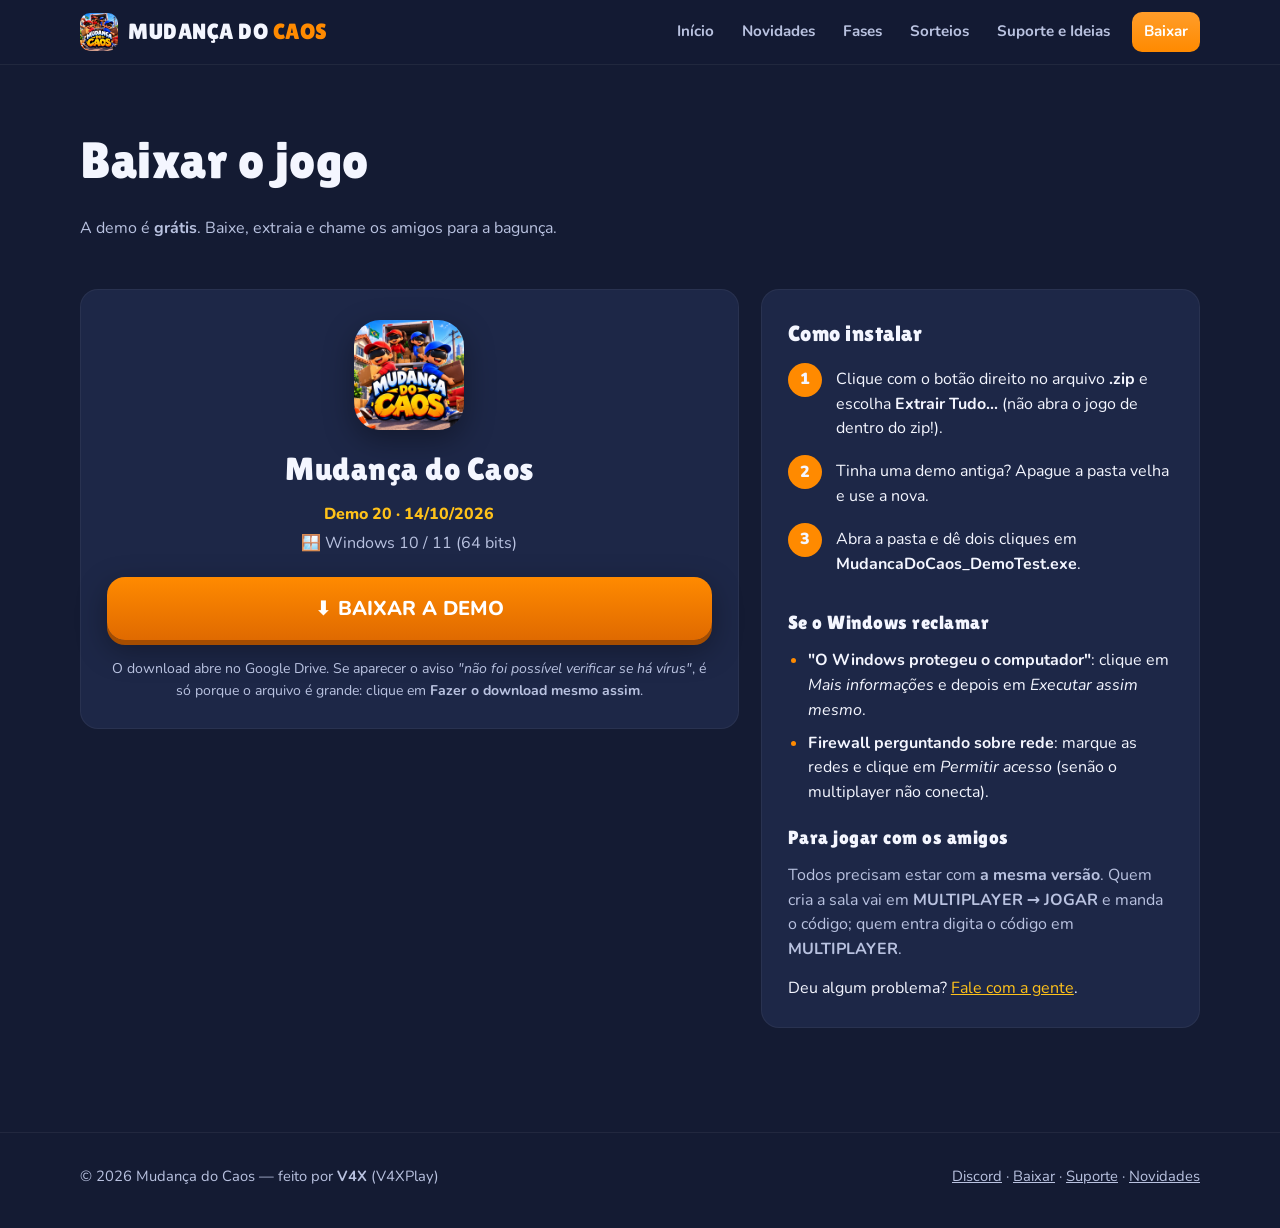
==== baixar.html @ 401c9483 "Novidades: Demo 20" ====
<!doctype html>
<html lang="pt-BR">
<head>
<meta charset="utf-8">
<meta name="viewport" content="width=device-width, initial-scale=1">
<title>Baixar a demo — Mudança do Caos</title>
<meta name="description" content="Baixe grátis a demo do Mudança do Caos para Windows.">
<meta property="og:title" content="Baixar a demo — Mudança do Caos">
<meta property="og:description" content="Baixe grátis a demo do Mudança do Caos para Windows.">
<meta property="og:image" content="img/capa.png">
<link rel="icon" href="img/icone.png">
<link rel="preconnect" href="https://fonts.googleapis.com">
<link rel="preconnect" href="https://fonts.gstatic.com" crossorigin>
<link href="https://fonts.googleapis.com/css2?family=Lilita+One&family=Nunito:wght@400;700;800;900&display=swap" rel="stylesheet">
<link rel="stylesheet" href="estilo.css?v=1791753542">
</head>
<body data-pagina="baixar">
<header id="topo"></header>
<main>

<section class="titulo-de-pagina"><div class="miolo">
  <h1>Baixar o jogo</h1>
  <p>A demo é <b>grátis</b>. Baixe, extraia e chame os amigos para a bagunça.</p>
</div></section>
<section class="secao" style="padding-top:24px"><div class="miolo duas-colunas">
  <div class="cartao baixar-cartao">
    <img class="baixar-icone" src="img/icone.png" alt="">
    <h2>Mudança do Caos</h2>
    <p class="baixar-versao" data-versao></p>
    <p class="baixar-detalhes"><span>🪟 Windows 10 / 11 (64 bits)</span></p>
    <a class="botao grande baixar-botao" data-baixar href="#">⬇ BAIXAR A DEMO</a>
    <p class="dica-baixar">O download abre no Google Drive. Se aparecer o aviso <i>"não foi possível verificar se há vírus"</i>, é só porque o arquivo é grande: clique em <b>Fazer o download mesmo assim</b>.</p>
  </div>
  <div class="cartao">
    <h3 style="font-size:1.4rem;margin-bottom:12px">Como instalar</h3>
    <ol class="passos">
      <li>Clique com o botão direito no arquivo <b>.zip</b> e escolha <b>Extrair Tudo...</b> (não abra o jogo de dentro do zip!).</li>
      <li>Tinha uma demo antiga? Apague a pasta velha e use a nova.</li>
      <li>Abra a pasta e dê dois cliques em <b>MudancaDoCaos_DemoTest.exe</b>.</li>
    </ol>
    <h3 style="font-size:1.2rem;margin:18px 0 10px">Se o Windows reclamar</h3>
    <ul class="lista-simples">
      <li><b>"O Windows protegeu o computador"</b>: clique em <i>Mais informações</i> e depois em <i>Executar assim mesmo</i>.</li>
      <li><b>Firewall perguntando sobre rede</b>: marque as redes e clique em <i>Permitir acesso</i> (senão o multiplayer não conecta).</li>
    </ul>
    <h3 style="font-size:1.2rem;margin:18px 0 10px">Para jogar com os amigos</h3>
    <p style="margin:0;color:var(--texto-suave)">Todos precisam estar com <b>a mesma versão</b>. Quem cria a sala vai em <b>MULTIPLAYER → JOGAR</b> e manda o código; quem entra digita o código em <b>MULTIPLAYER</b>.</p>
    <p style="margin:14px 0 0">Deu algum problema? <a href="suporte.html">Fale com a gente</a>.</p>
  </div>
</div></section>

</main>
<footer id="rodape"></footer>
<script src="dados/site.js?v=1792028050"></script>
<script src="dados/novidades.js?v=1792028050"></script>
<script src="site.js?v=1791831601"></script>
</body>
</html>
---- estilo.css ----
/* MUDANÇA DO CAOS — o site do jogo (cores do jogo: laranja do caminhão, amarelo, azul-noite) */
:root {
  --laranja: #ff8a00;
  --laranja-escuro: #e06a00;
  --amarelo: #ffc21a;
  --noite: #141b33;
  --noite-2: #1d2747;
  --noite-3: #26335c;
  --texto: #f4f6ff;
  --texto-suave: #b9c2e0;
  --verde: #3ddc84;
  --vermelho: #ff5470;
  --raio: 18px;
  --sombra: 0 10px 30px rgba(0, 0, 0, 0.35);
}

* { box-sizing: border-box; }
html { scroll-behavior: smooth; }
body {
  margin: 0;
  font-family: "Nunito", system-ui, sans-serif;
  background: var(--noite);
  color: var(--texto);
  line-height: 1.55;
  -webkit-font-smoothing: antialiased;
}
img { max-width: 100%; display: block; }
a { color: var(--amarelo); }
h1, h2, h3, .marca { font-family: "Lilita One", "Nunito", sans-serif; font-weight: 400; letter-spacing: 0.5px; margin: 0; }

.miolo { width: min(1120px, 100% - 32px); margin-inline: auto; }

/* ---------- o topo (menu) ---------- */
.topo {
  position: sticky; top: 0; z-index: 50;
  background: rgba(20, 27, 51, 0.92);
  backdrop-filter: blur(10px);
  border-bottom: 1px solid rgba(255, 255, 255, 0.06);
}
.topo .miolo { display: flex; align-items: center; gap: 16px; min-height: 64px; }
.marca { display: flex; align-items: center; gap: 10px; color: var(--texto); text-decoration: none; font-size: 1.35rem; white-space: nowrap; }
.marca img { width: 38px; height: 38px; border-radius: 10px; }
.marca span b { color: var(--laranja); font-weight: 400; }
.menu { display: flex; gap: 4px; margin-left: auto; align-items: center; }
.menu a { color: var(--texto-suave); text-decoration: none; padding: 8px 12px; border-radius: 10px; font-weight: 700; font-size: 0.95rem; }
.menu a:hover, .menu a.aqui { color: var(--texto); background: var(--noite-3); }
.menu .botao { margin-left: 6px; }
.abrir-menu { display: none; margin-left: auto; background: none; border: 0; color: var(--texto); font-size: 1.7rem; cursor: pointer; padding: 6px 10px; }

/* ---------- botões ---------- */
.botao {
  display: inline-flex; align-items: center; gap: 10px; justify-content: center;
  background: linear-gradient(180deg, var(--laranja), var(--laranja-escuro));
  color: #fff !important; text-decoration: none; font-weight: 800;
  padding: 12px 22px; border-radius: 14px; border: 0; cursor: pointer; font-size: 1rem;
  box-shadow: 0 5px 0 #a54d00, var(--sombra);
  transition: transform 0.1s, box-shadow 0.1s;
}
.botao:hover { transform: translateY(-2px); }
.botao:active { transform: translateY(3px); box-shadow: 0 2px 0 #a54d00; }
.botao.grande { font-size: 1.25rem; padding: 16px 30px; border-radius: 18px; }
.botao.roxo { background: linear-gradient(180deg, #6b7cff, #4b55d6); box-shadow: 0 5px 0 #2f37a0, var(--sombra); }
.botao.fantasma { background: var(--noite-3); box-shadow: 0 5px 0 #121933; }

/* ---------- a capa (início) ---------- */
.capa {
  position: relative; overflow: hidden;
  min-height: min(88vh, 820px);
  background-position: center top;
  display: grid; align-items: end;
  background: url("img/capa.png") center / cover no-repeat;
}
.capa::after { content: ""; position: absolute; inset: 0; background: linear-gradient(180deg, rgba(20,27,51,0) 0%, rgba(20,27,51,0) 45%, rgba(20,27,51,0.75) 72%, var(--noite) 100%); }
.capa .miolo { position: relative; z-index: 1; padding: 120px 0 56px; }
.capa h1 { position: absolute; width: 1px; height: 1px; overflow: hidden; clip: rect(0 0 0 0); } /* (o logo já está na arte da capa) */
.capa h1 b { color: var(--laranja); font-weight: 400; display: block; }
.capa p.chamada { font-size: clamp(1.05rem, 2.4vw, 1.35rem); max-width: 620px; margin: 16px 0 26px; color: #e9edff; text-shadow: 0 2px 8px rgba(0,0,0,0.6); }
.capa .acoes { display: flex; gap: 14px; flex-wrap: wrap; }
.selo { display: inline-block; background: var(--amarelo); color: #2a1a00; font-weight: 900; padding: 4px 12px; border-radius: 999px; font-size: 0.85rem; margin-bottom: 14px; }
.versao-da-demo { margin-top: 14px; color: var(--texto-suave); font-size: 0.92rem; }

/* ---------- seções ---------- */
.secao { padding: 64px 0; }
.secao h2 { font-size: clamp(1.8rem, 4vw, 2.5rem); margin-bottom: 8px; }
.secao .sub { color: var(--texto-suave); margin: 0 0 28px; max-width: 680px; }
.titulo-de-pagina { padding: 56px 0 8px; }
.titulo-de-pagina h1 { font-size: clamp(2.2rem, 5vw, 3.2rem); }
.titulo-de-pagina p { color: var(--texto-suave); max-width: 700px; }

/* os 3 motivos */
.motivos { display: grid; grid-template-columns: repeat(3, 1fr); gap: 18px; }
.motivo { background: var(--noite-2); border-radius: var(--raio); padding: 24px; border: 1px solid rgba(255,255,255,0.05); }
.motivo .emoji { font-size: 2.2rem; }
.motivo h3 { font-size: 1.35rem; margin: 8px 0 6px; }
.motivo p { margin: 0; color: var(--texto-suave); }

/* ---------- as fases (galeria) ---------- */
.fases { display: grid; grid-template-columns: repeat(auto-fill, minmax(260px, 1fr)); gap: 18px; }
.fase { background: var(--noite-2); border-radius: var(--raio); overflow: hidden; border: 1px solid rgba(255,255,255,0.05); cursor: zoom-in; transition: transform 0.15s; text-align: left; color: inherit; font: inherit; padding: 0; }
.fase:hover { transform: translateY(-4px); }
.fase img { aspect-ratio: 16 / 9; object-fit: cover; width: 100%; }
.fase .texto { padding: 14px 16px 18px; }
.fase h3 { font-size: 1.2rem; }
.fase .tipo { display: inline-block; font-size: 0.75rem; font-weight: 800; padding: 2px 9px; border-radius: 999px; background: var(--noite-3); color: var(--amarelo); margin-bottom: 6px; }
.fase .tipo.pvp { color: #fff; background: #c22d4a; }
.fase .tipo.desafio { color: #2a1a00; background: var(--amarelo); }
.fase p { margin: 6px 0 0; color: var(--texto-suave); font-size: 0.95rem; }

/* a foto grande (clicou na fase) */
.foto-grande { position: fixed; inset: 0; z-index: 100; background: rgba(5, 8, 20, 0.92); display: none; place-items: center; padding: 20px; }
.foto-grande.aberta { display: grid; }
.foto-grande figure { margin: 0; max-width: 1100px; width: 100%; }
.foto-grande img { width: 100%; border-radius: var(--raio); }
.foto-grande figcaption { margin-top: 14px; }
.foto-grande figcaption h3 { font-size: 1.5rem; }
.foto-grande figcaption p { color: var(--texto-suave); margin: 6px 0 0; }
.foto-grande .fechar { position: absolute; top: 14px; right: 18px; background: none; border: 0; color: #fff; font-size: 2.2rem; cursor: pointer; }

/* ---------- novidades (o blog) ---------- */
.posts { display: grid; gap: 22px; }
.post { background: var(--noite-2); border-radius: var(--raio); padding: 26px; border: 1px solid rgba(255,255,255,0.05); }
.post .data { color: var(--texto-suave); font-size: 0.9rem; font-weight: 700; }
.post h2, .post h3 { font-size: 1.7rem; margin: 4px 0 12px; }
.post ul { margin: 0; padding-left: 20px; }
.post li { margin: 6px 0; }
.post li::marker { color: var(--laranja); }
.post .fotos-do-post { display: grid; grid-template-columns: repeat(auto-fill, minmax(180px, 1fr)); gap: 10px; margin-top: 16px; }
.post .fotos-do-post img { border-radius: 12px; aspect-ratio: 16 / 9; object-fit: cover; }
.post.ultima { border: 2px solid var(--laranja); }
.post .acoes { margin-top: 18px; }
.mais-posts { text-align: center; margin-top: 24px; }

/* ---------- cartões gerais (sorteios, suporte) ---------- */
.cartao { background: var(--noite-2); border-radius: var(--raio); padding: 26px; border: 1px solid rgba(255,255,255,0.05); }
.duas-colunas { display: grid; grid-template-columns: 1.2fr 0.8fr; gap: 22px; align-items: start; }
.passos { counter-reset: passo; list-style: none; padding: 0; margin: 0; }
.passos li { counter-increment: passo; position: relative; padding: 4px 0 14px 48px; }
.passos li::before { content: counter(passo); position: absolute; left: 0; top: 0; width: 34px; height: 34px; border-radius: 50%; background: var(--laranja); display: grid; place-items: center; font-weight: 900; }
.aviso { background: rgba(255, 194, 26, 0.1); border: 1px solid rgba(255, 194, 26, 0.35); border-radius: 14px; padding: 14px 16px; color: #ffe7a3; }

/* o formulário */
.formulario label { display: block; font-weight: 800; margin: 14px 0 6px; }
.formulario input, .formulario select, .formulario textarea {
  width: 100%; background: var(--noite); color: var(--texto); border: 2px solid var(--noite-3);
  border-radius: 12px; padding: 12px 14px; font: inherit;
}
.formulario textarea { min-height: 150px; resize: vertical; }
.formulario input:focus, .formulario select:focus, .formulario textarea:focus { outline: none; border-color: var(--laranja); }
.formulario .linha { display: grid; grid-template-columns: 1fr 1fr; gap: 14px; }
.formulario .enviar { margin-top: 20px; width: 100%; }
.formulario .dica { color: var(--texto-suave); font-size: 0.88rem; margin-top: 4px; }
.resposta { margin-top: 14px; padding: 12px 14px; border-radius: 12px; display: none; font-weight: 700; }
.resposta.ok { display: block; background: rgba(61, 220, 132, 0.12); color: var(--verde); }
.resposta.erro { display: block; background: rgba(255, 84, 112, 0.12); color: var(--vermelho); }

/* ---------- rodapé ---------- */
.rodape { border-top: 1px solid rgba(255,255,255,0.06); padding: 32px 0 40px; margin-top: 40px; color: var(--texto-suave); font-size: 0.92rem; }
.rodape .miolo { display: flex; flex-wrap: wrap; gap: 14px 28px; align-items: center; justify-content: space-between; }
.rodape a { color: var(--texto-suave); }

/* ---------- celular ---------- */
@media (max-width: 860px) {
  .abrir-menu { display: block; }
  .menu {
    position: absolute; top: 64px; left: 0; right: 0; display: none; flex-direction: column; align-items: stretch;
    background: var(--noite); padding: 10px 16px 16px; border-bottom: 1px solid rgba(255,255,255,0.08);
  }
  .menu.aberto { display: flex; }
  .menu .botao { margin: 8px 0 0; }
  .motivos, .duas-colunas, .formulario .linha { grid-template-columns: 1fr; }
  .capa .miolo { padding: 90px 0 40px; }
}

/* ---------- a aba BAIXAR (o único botão de baixar do site) ---------- */
.menu a.aba-baixar { color: #fff; background: linear-gradient(180deg, var(--laranja), var(--laranja-escuro)); margin-left: 6px; }
.menu a.aba-baixar:hover, .menu a.aba-baixar.aqui { background: linear-gradient(180deg, #ff9d2a, var(--laranja)); }
.baixar-cartao { text-align: center; }
.baixar-icone { width: 110px; height: 110px; border-radius: 26px; margin: 4px auto 14px; box-shadow: var(--sombra); }
.baixar-cartao h2 { font-size: 2rem; }
.baixar-versao { color: var(--amarelo); font-weight: 800; margin: 6px 0 4px; }
.baixar-detalhes { display: flex; gap: 14px; justify-content: center; flex-wrap: wrap; color: var(--texto-suave); margin: 0 0 22px; }
.baixar-botao { width: 100%; font-size: 1.4rem; padding: 20px; }
.dica-baixar { color: var(--texto-suave); font-size: 0.88rem; margin: 18px 0 0; }
.lista-simples { margin: 0; padding-left: 20px; }
.lista-simples li { margin: 8px 0; }
.lista-simples li::marker { color: var(--laranja); }
@media (max-width: 860px) { .menu a.aba-baixar { margin: 8px 0 0; text-align: center; } }

/* ---------- a ROLETA do sorteio ---------- */
.roleta-area { display: grid; grid-template-columns: 1.1fr 0.9fr; gap: 28px; align-items: center; }
.roleta-caixa { position: relative; width: min(560px, 100%); margin-inline: auto; aspect-ratio: 1; }
.roleta-caixa canvas { width: 100%; height: 100%; border-radius: 50%; box-shadow: 0 0 0 10px #ffc21a, 0 0 0 16px #a54d00, var(--sombra); }
.roleta-seta { position: absolute; top: -18px; left: 50%; transform: translateX(-50%); width: 0; height: 0; z-index: 2;
  border-left: 22px solid transparent; border-right: 22px solid transparent; border-top: 44px solid #fff; filter: drop-shadow(0 4px 4px rgba(0,0,0,0.5)); }
@media (max-width: 860px) { .roleta-area { grid-template-columns: 1fr; } }

/* o BILHETE de quem ganhou o sorteio */
.bilhete { display: flex; align-items: center; gap: 12px; flex-wrap: wrap; margin: 14px 0; padding: 14px 16px; border-radius: 14px;
  background: var(--noite); border: 2px dashed var(--amarelo); color: var(--texto); }
.bilhete span { font-size: 0.8rem; font-weight: 900; color: var(--texto-suave); letter-spacing: 1px; }
.bilhete b { font-family: "Lilita One", sans-serif; font-weight: 400; font-size: 1.8rem; color: var(--amarelo); letter-spacing: 2px; }
.bilhete .botao { padding: 8px 14px; font-size: 0.9rem; margin-left: auto; }

/* ---------- NOVIDADES (v2): imagens grandes, letra bonita, Em breve ---------- */
.video-destaque { border-radius: var(--raio); overflow: hidden; box-shadow: var(--sombra); border: 3px solid var(--laranja); background: #000; }
.video-destaque video { display: block; width: 100%; aspect-ratio: 16 / 9; object-fit: cover; }
.posts { gap: 34px; }
.post { padding: 30px; }
.post-topo { display: flex; flex-wrap: wrap; align-items: center; gap: 10px; margin-bottom: 10px; }
.post-demo { font-family: "Lilita One", sans-serif; font-size: 1.15rem; color: var(--laranja); letter-spacing: 0.5px; }
.post-build { background: var(--noite-3); color: var(--texto-suave); font-weight: 800; font-size: 0.8rem; padding: 3px 10px; border-radius: 999px; }
.post-data { color: var(--texto-suave); font-size: 0.88rem; font-weight: 700; }
.post-nova { background: var(--amarelo); color: #2a1a00; font-weight: 900; font-size: 0.75rem; padding: 3px 10px; border-radius: 999px; }
.post h3 { font-size: clamp(1.7rem, 3.4vw, 2.4rem); line-height: 1.1; margin: 4px 0 12px; }
.post-texto { font-size: 1.12rem; line-height: 1.65; color: #e3e8ff; margin: 0 0 20px; max-width: 860px; }
.post-video { width: 100%; aspect-ratio: 16 / 9; object-fit: cover; border-radius: 14px; margin: 0 0 14px; display: block; background: #000; }
.post-fotos { display: grid; grid-template-columns: repeat(2, 1fr); gap: 12px; margin: 0 0 22px; }
.post-fotos img { width: 100%; aspect-ratio: 16 / 9; object-fit: cover; border-radius: 14px; cursor: zoom-in; transition: transform 0.15s; }
.post-fotos img:hover { transform: scale(1.015); }
.post-fotos img.grande, .post-fotos.uma img { grid-column: 1 / -1; }
.post h4 { font-family: "Lilita One", sans-serif; font-weight: 400; font-size: 1.15rem; color: var(--amarelo); margin: 0 0 8px; letter-spacing: 0.5px; }
.post-itens { margin: 0; padding-left: 22px; font-size: 1.02rem; line-height: 1.6; }
.post-itens li { margin: 8px 0; }
.post-itens li b { color: var(--laranja); font-weight: 900; }
.em-breve { display: grid; grid-template-columns: repeat(4, 1fr); gap: 16px; }
.em-breve-cartao { background: linear-gradient(160deg, var(--noite-2), var(--noite-3)); border: 1px dashed rgba(255, 194, 26, 0.45); border-radius: var(--raio); padding: 22px; }
.em-breve-icone { font-size: 2.2rem; filter: drop-shadow(0 4px 6px rgba(0,0,0,0.4)); }
.em-breve-cartao h3 { font-size: 1.2rem; margin: 10px 0 6px; }
.em-breve-cartao p { margin: 0; color: var(--texto-suave); font-size: 0.95rem; }
.convite-ideias { display: flex; align-items: center; justify-content: space-between; gap: 18px; margin-top: 22px; border: 2px solid var(--laranja); flex-wrap: wrap; }
.convite-ideias h3 { font-size: 1.5rem; }
.convite-ideias p { margin: 6px 0 0; color: var(--texto-suave); max-width: 640px; }
@media (max-width: 860px) { .em-breve { grid-template-columns: 1fr 1fr; } .post { padding: 20px; } }
@media (max-width: 520px) { .em-breve, .post-fotos { grid-template-columns: 1fr; } }
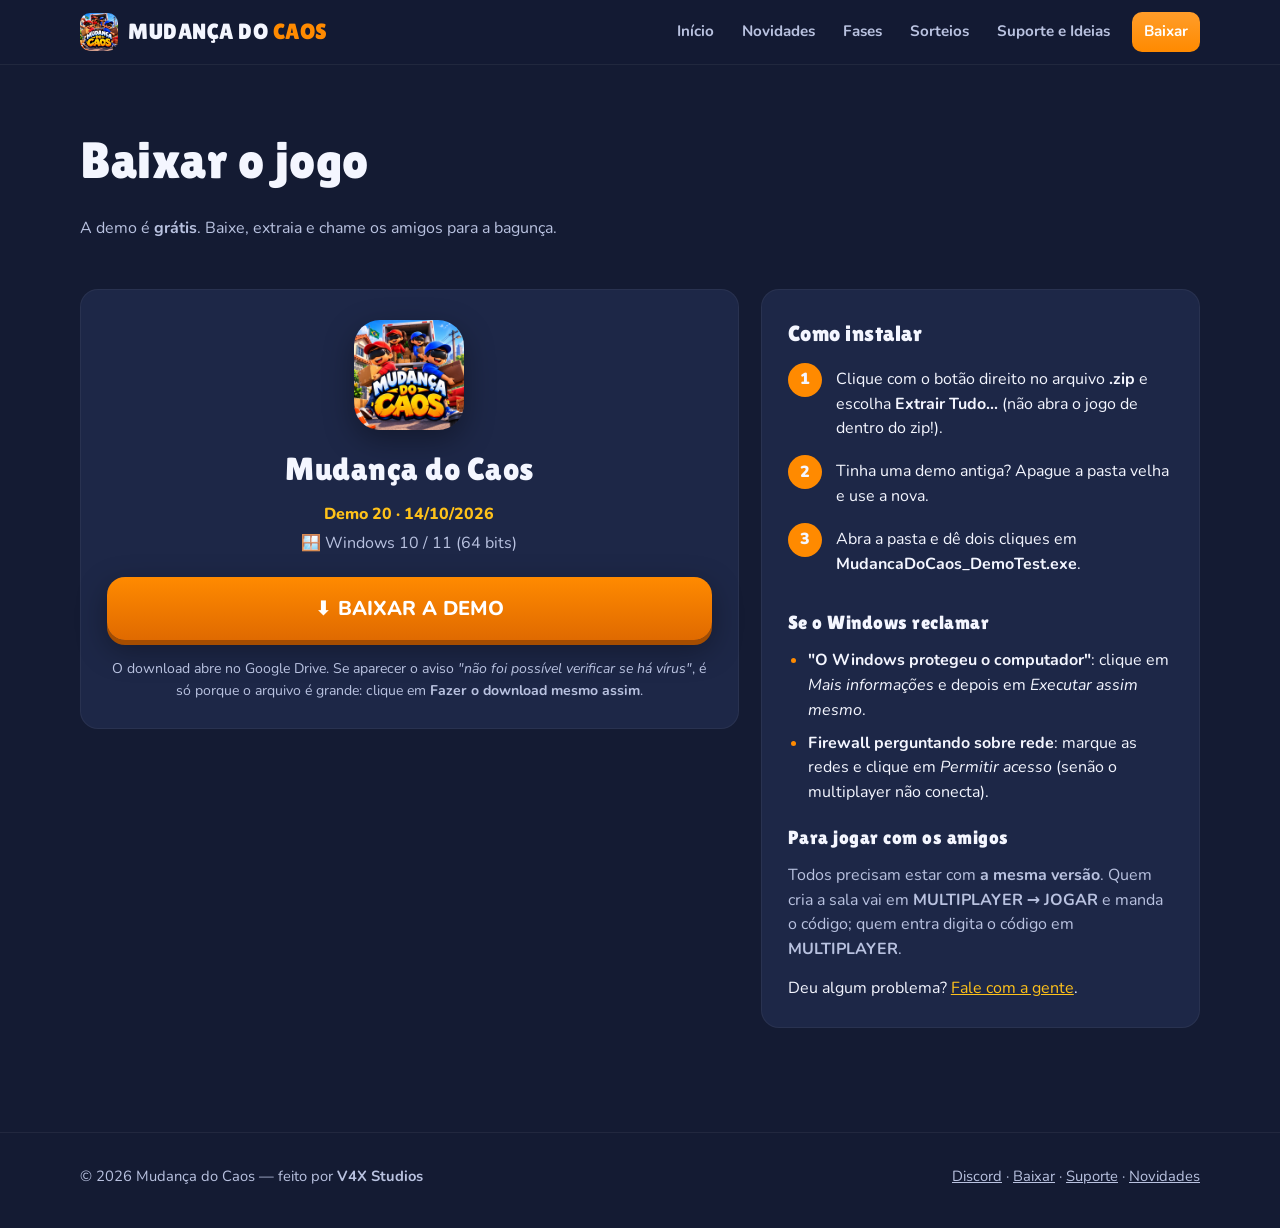
==== commit cd30d497: "Novidades: Demo 20" ====
--- a/baixar.html
+++ b/baixar.html
@@ -51,8 +51,8 @@
 
 </main>
 <footer id="rodape"></footer>
-<script src="dados/site.js?v=1792028050"></script>
-<script src="dados/novidades.js?v=1792028050"></script>
+<script src="dados/site.js?v=1792108386"></script>
+<script src="dados/novidades.js?v=1792108386"></script>
 <script src="site.js?v=1791831601"></script>
 </body>
 </html>
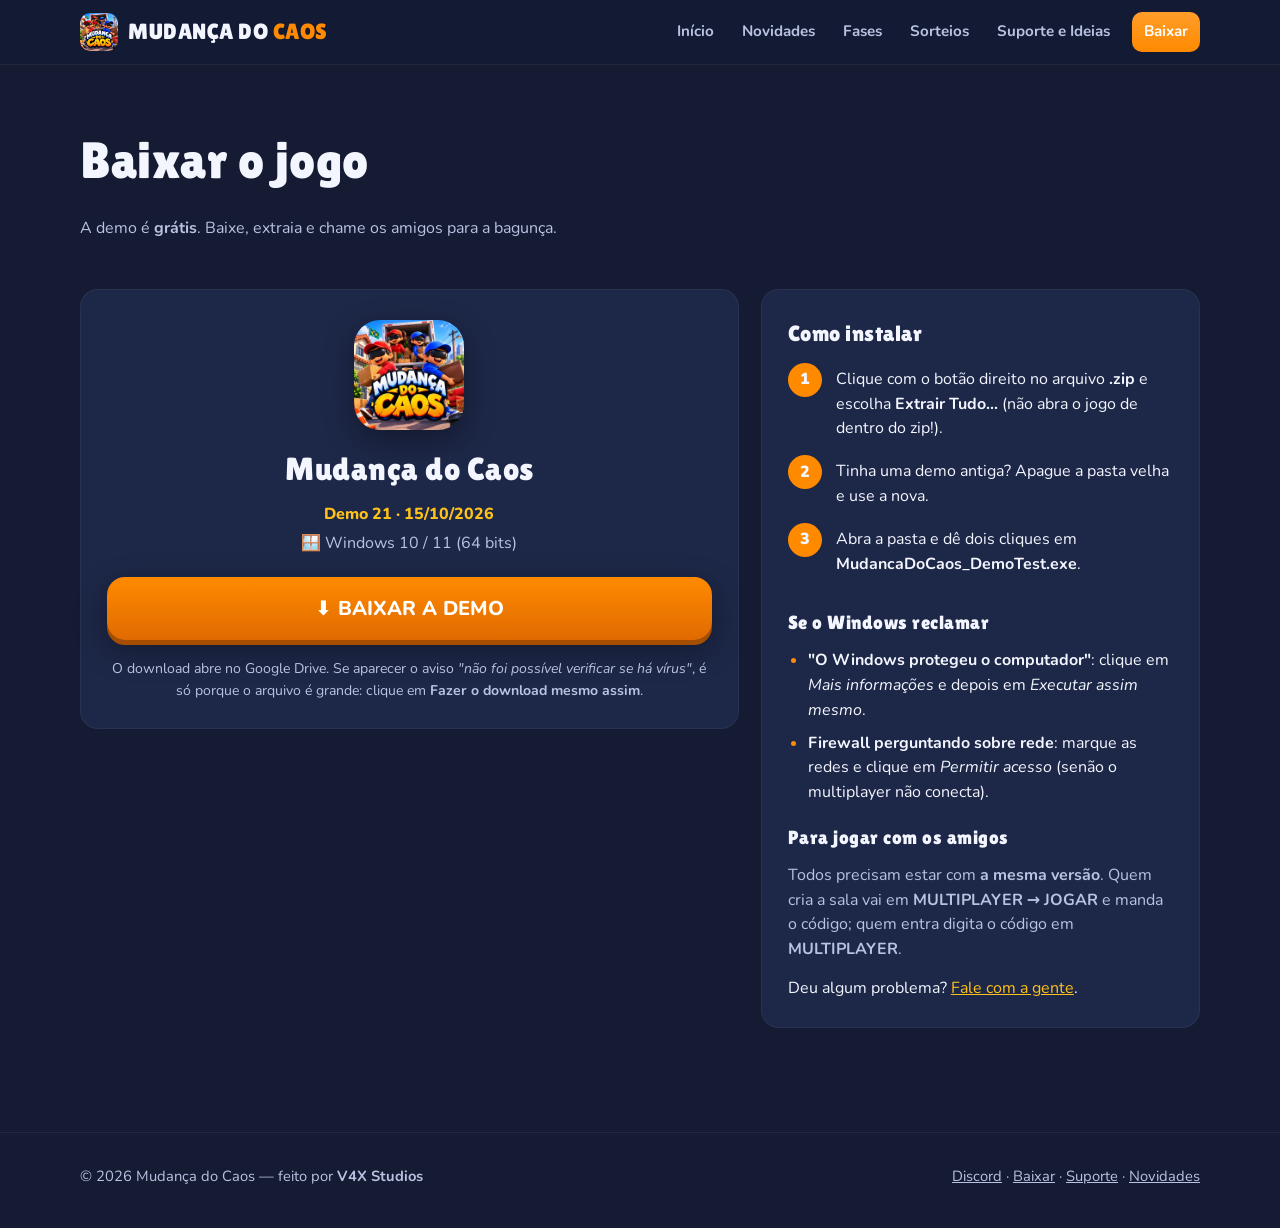
==== commit 14ee2e27: "Novidades: Demo 21" ====
--- a/baixar.html
+++ b/baixar.html
@@ -51,8 +51,8 @@
 
 </main>
 <footer id="rodape"></footer>
-<script src="dados/site.js?v=1792108386"></script>
-<script src="dados/novidades.js?v=1792108386"></script>
+<script src="dados/site.js?v=1792108910"></script>
+<script src="dados/novidades.js?v=1792108910"></script>
 <script src="site.js?v=1791831601"></script>
 </body>
 </html>
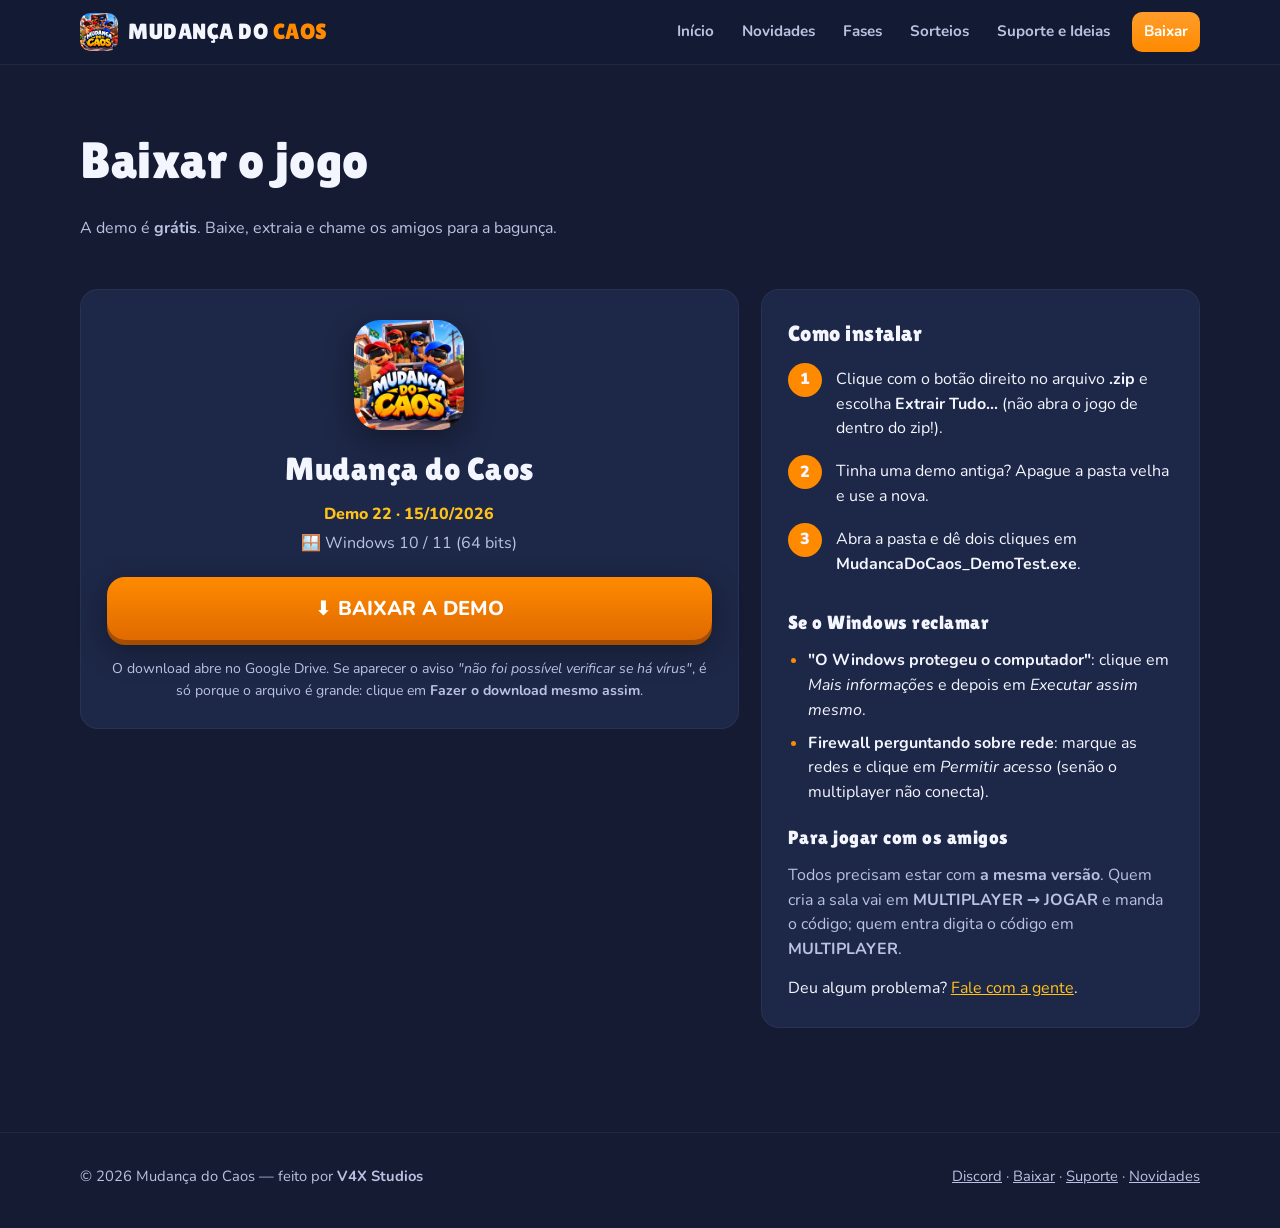
==== commit 2d1b5708: "Novidades: Demo 22" ====
--- a/baixar.html
+++ b/baixar.html
@@ -12,7 +12,7 @@
 <link rel="preconnect" href="https://fonts.googleapis.com">
 <link rel="preconnect" href="https://fonts.gstatic.com" crossorigin>
 <link href="https://fonts.googleapis.com/css2?family=Lilita+One&family=Nunito:wght@400;700;800;900&display=swap" rel="stylesheet">
-<link rel="stylesheet" href="estilo.css?v=1791753542">
+<link rel="stylesheet" href="estilo.css?v=1792110550">
 </head>
 <body data-pagina="baixar">
 <header id="topo"></header>
@@ -51,8 +51,8 @@
 
 </main>
 <footer id="rodape"></footer>
-<script src="dados/site.js?v=1792108910"></script>
-<script src="dados/novidades.js?v=1792108910"></script>
-<script src="site.js?v=1791831601"></script>
+<script src="dados/site.js?v=1792112489"></script>
+<script src="dados/novidades.js?v=1792112489"></script>
+<script src="site.js?v=1792110550"></script>
 </body>
 </html>
--- a/estilo.css
+++ b/estilo.css
@@ -232,3 +232,7 @@
 .convite-ideias p { margin: 6px 0 0; color: var(--texto-suave); max-width: 640px; }
 @media (max-width: 860px) { .em-breve { grid-template-columns: 1fr 1fr; } .post { padding: 20px; } }
 @media (max-width: 520px) { .em-breve, .post-fotos { grid-template-columns: 1fr; } }
+
+/* vídeo do YouTube nos posts (16:9) */
+.post-youtube { position: relative; width: 100%; aspect-ratio: 16 / 9; margin: 12px 0; border-radius: 12px; overflow: hidden; background: #000; }
+.post-youtube iframe { position: absolute; inset: 0; width: 100%; height: 100%; border: 0; }
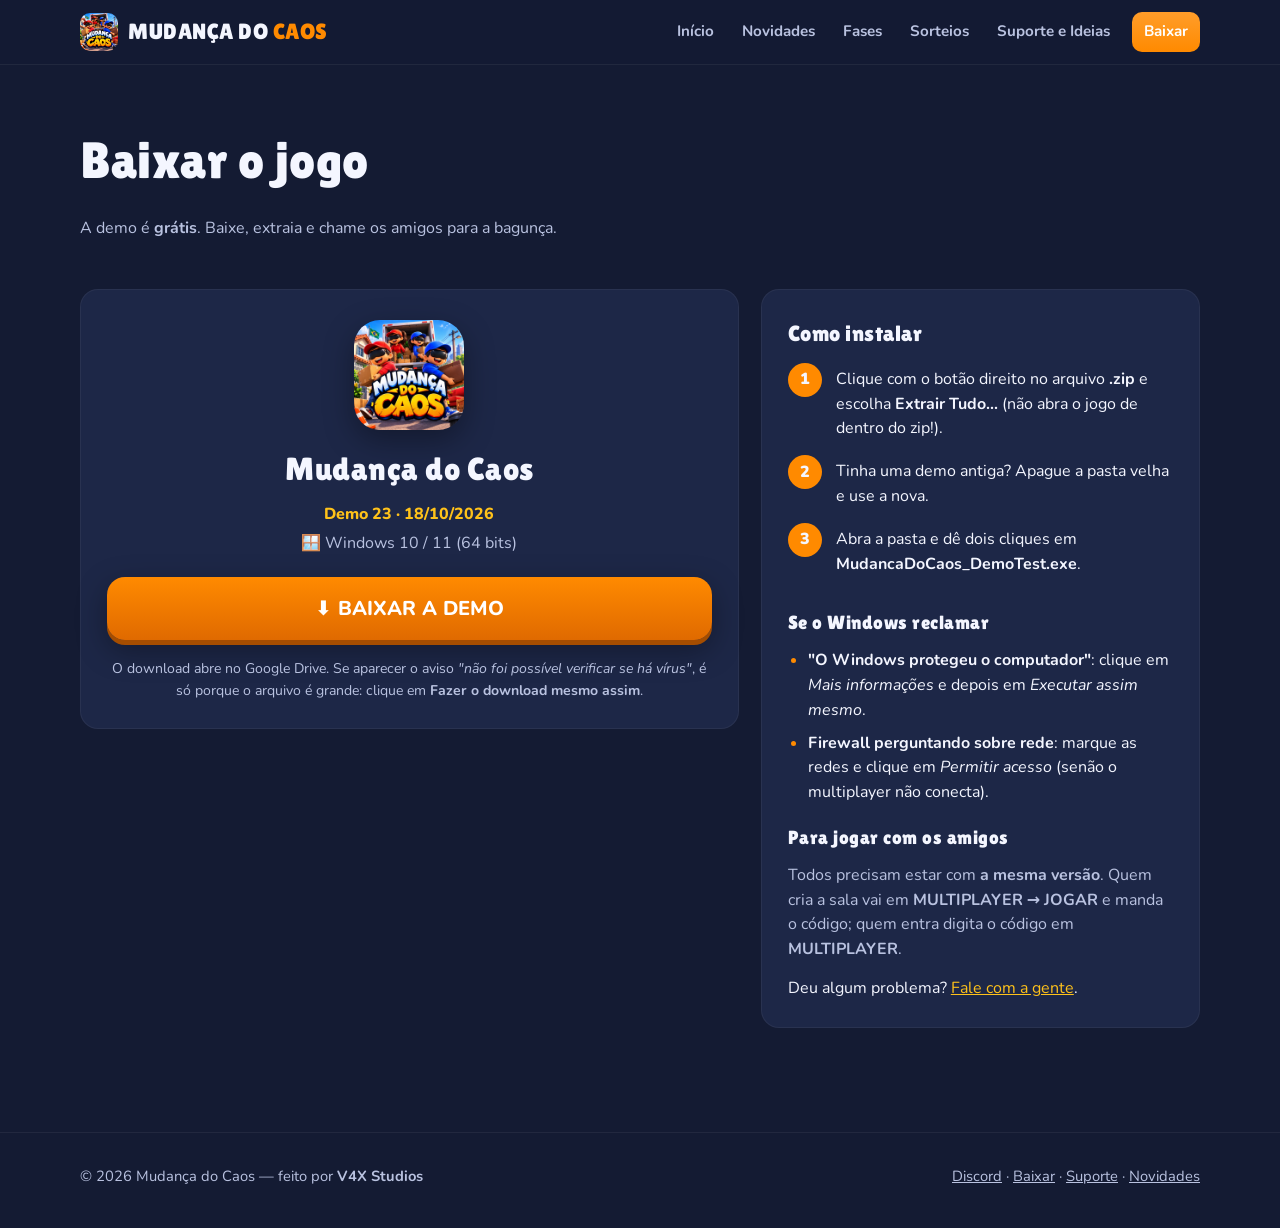
==== commit 30d2c406: "Novidades: Demo 23" ====
--- a/baixar.html
+++ b/baixar.html
@@ -51,8 +51,8 @@
 
 </main>
 <footer id="rodape"></footer>
-<script src="dados/site.js?v=1792112489"></script>
-<script src="dados/novidades.js?v=1792112489"></script>
+<script src="dados/site.js?v=1792303607"></script>
+<script src="dados/novidades.js?v=1792303607"></script>
 <script src="site.js?v=1792110550"></script>
 </body>
 </html>
